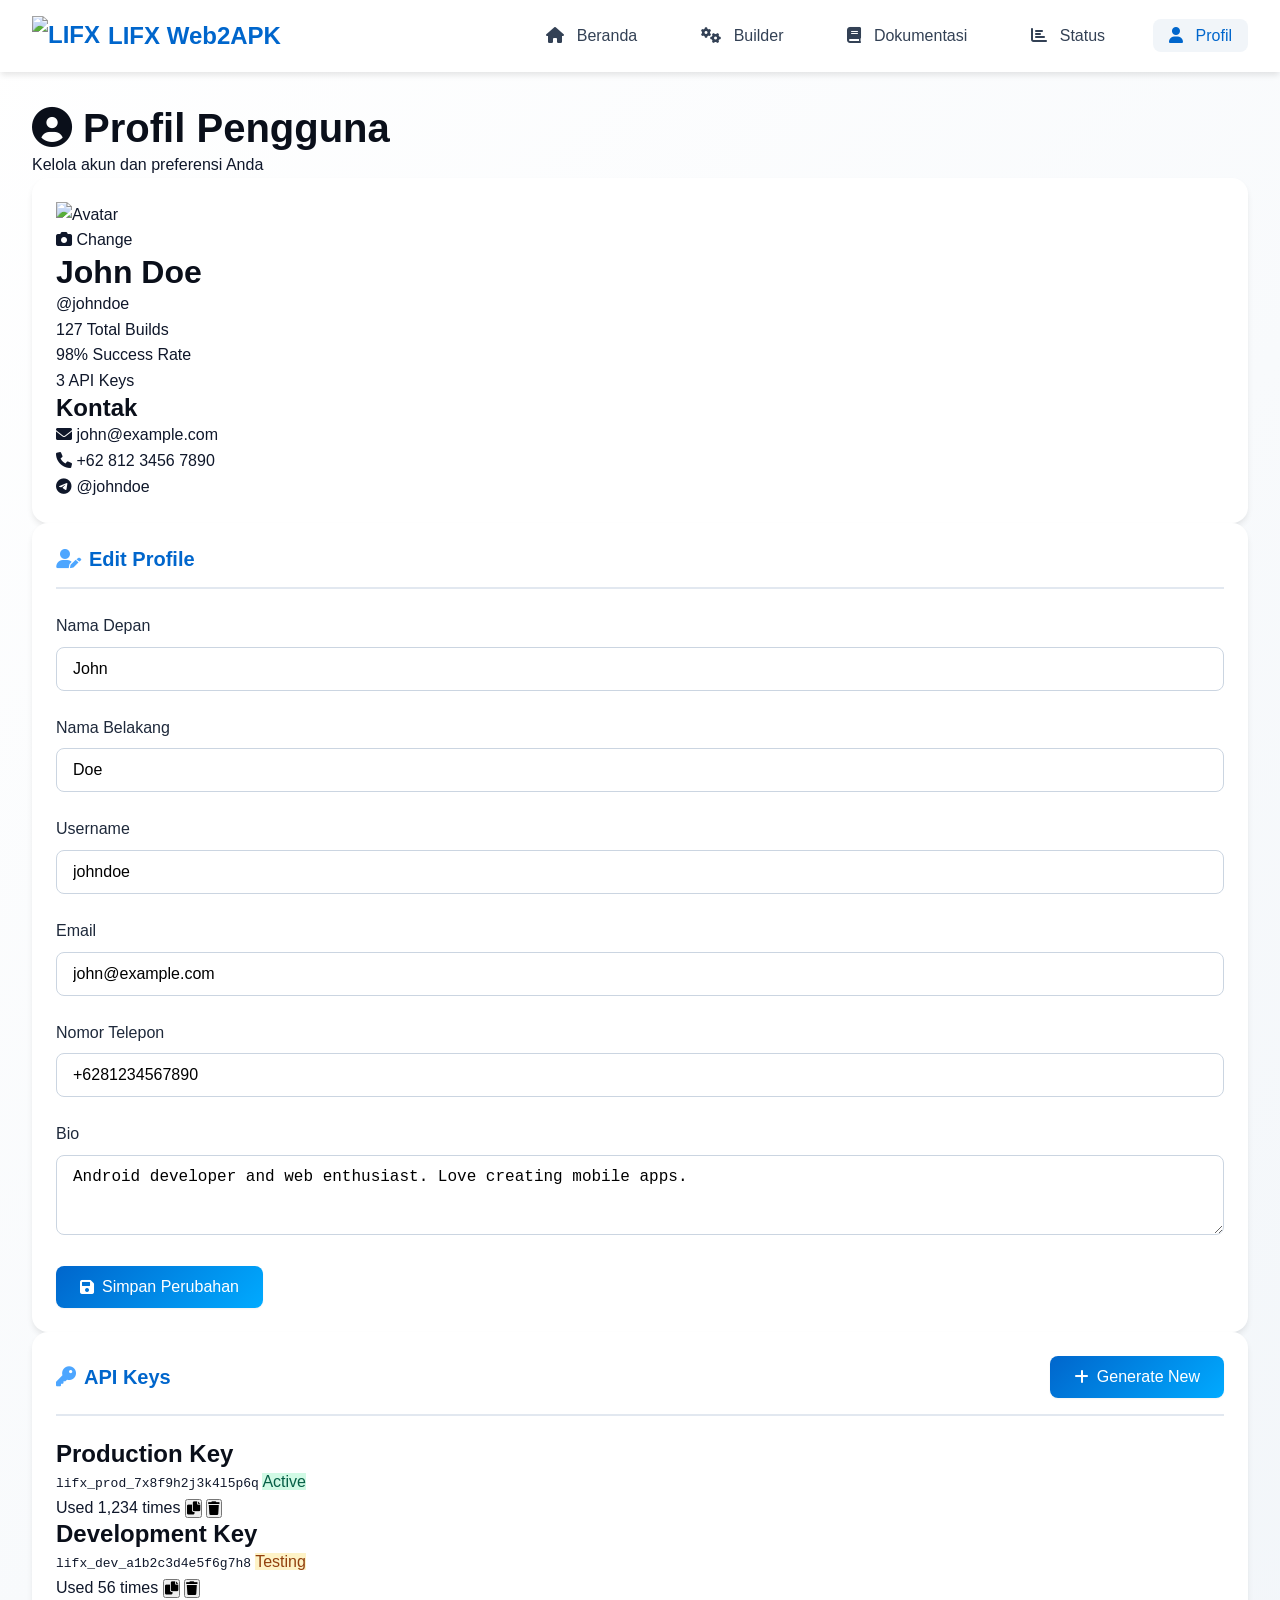
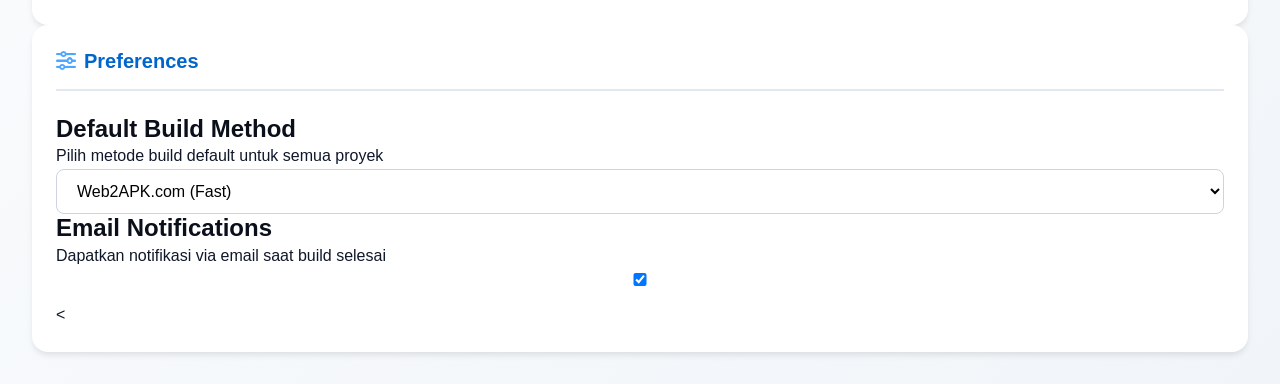
==== profile.html @ fd04426e "Create profile.html" ====
<!DOCTYPE html>
<html lang="en">
<head>
    <meta charset="UTF-8">
    <meta name="viewport" content="width=device-width, initial-scale=1.0">
    <title>LIFX Web2APK - Profile</title>
    <link rel="stylesheet" href="assets/css/style.css">
    <link rel="stylesheet" href="assets/css/profile.css">
    <link rel="stylesheet" href="https://cdnjs.cloudflare.com/ajax/libs/font-awesome/6.0.0/css/all.min.css">
</head>
<body>
    <!-- Navigation -->
    <nav class="navbar">
        <div class="nav-container">
            <a href="index.html" class="logo">
                <img src="assets/images/logo-blue.png" alt="LIFX">
                <span>LIFX Web2APK</span>
            </a>
            <ul class="nav-menu">
                <li><a href="index.html"><i class="fas fa-home"></i> Beranda</a></li>
                <li><a href="builder.html"><i class="fas fa-cogs"></i> Builder</a></li>
                <li><a href="docs.html"><i class="fas fa-book"></i> Dokumentasi</a></li>
                <li><a href="status.html"><i class="fas fa-chart-bar"></i> Status</a></li>
                <li><a href="profile.html" class="active"><i class="fas fa-user"></i> Profil</a></li>
            </ul>
        </div>
    </nav>

    <main class="main">
        <!-- Page Header -->
        <div class="page-header">
            <h1><i class="fas fa-user-circle"></i> Profil Pengguna</h1>
            <p>Kelola akun dan preferensi Anda</p>
        </div>

        <!-- Profile Grid -->
        <div class="profile-grid">
            <!-- Left Column - Avatar & Info -->
            <div class="profile-left">
                <div class="card">
                    <div class="profile-avatar">
                        <div class="avatar-container">
                            <img src="assets/images/default-avatar.png" alt="Avatar" id="avatarPreview">
                            <div class="avatar-overlay">
                                <i class="fas fa-camera"></i>
                                <span>Change</span>
                            </div>
                            <input type="file" id="avatarUpload" accept="image/*" style="display: none;">
                        </div>
                        <h2 id="displayName">John Doe</h2>
                        <p class="text-muted">@johndoe</p>
                    </div>

                    <div class="profile-stats">
                        <div class="stat-item">
                            <span class="stat-value">127</span>
                            <span class="stat-label">Total Builds</span>
                        </div>
                        <div class="stat-item">
                            <span class="stat-value">98%</span>
                            <span class="stat-label">Success Rate</span>
                        </div>
                        <div class="stat-item">
                            <span class="stat-value">3</span>
                            <span class="stat-label">API Keys</span>
                        </div>
                    </div>

                    <div class="profile-contact">
                        <h4>Kontak</h4>
                        <p><i class="fas fa-envelope"></i> john@example.com</p>
                        <p><i class="fas fa-phone"></i> +62 812 3456 7890</p>
                        <p><i class="fab fa-telegram"></i> @johndoe</p>
                    </div>
                </div>
            </div>

            <!-- Right Column - Settings -->
            <div class="profile-right">
                <div class="card">
                    <div class="card-header">
                        <h3 class="card-title"><i class="fas fa-user-edit"></i> Edit Profile</h3>
                    </div>

                    <form id="profileForm">
                        <div class="form-row">
                            <div class="form-group half">
                                <label>Nama Depan</label>
                                <input type="text" value="John" id="firstName">
                            </div>
                            <div class="form-group half">
                                <label>Nama Belakang</label>
                                <input type="text" value="Doe" id="lastName">
                            </div>
                        </div>

                        <div class="form-group">
                            <label>Username</label>
                            <input type="text" value="johndoe" id="username">
                        </div>

                        <div class="form-group">
                            <label>Email</label>
                            <input type="email" value="john@example.com" id="email">
                        </div>

                        <div class="form-group">
                            <label>Nomor Telepon</label>
                            <input type="tel" value="+6281234567890" id="phone">
                        </div>

                        <div class="form-group">
                            <label>Bio</label>
                            <textarea id="bio" rows="3">Android developer and web enthusiast. Love creating mobile apps.</textarea>
                        </div>

                        <button type="submit" class="btn btn-primary">
                            <i class="fas fa-save"></i> Simpan Perubahan
                        </button>
                    </form>
                </div>

                <!-- API Keys Section -->
                <div class="card">
                    <div class="card-header">
                        <h3 class="card-title"><i class="fas fa-key"></i> API Keys</h3>
                        <button class="btn btn-sm btn-primary" onclick="generateNewKey()">
                            <i class="fas fa-plus"></i> Generate New
                        </button>
                    </div>

                    <div class="api-keys-list">
                        <div class="api-key-item">
                            <div class="key-info">
                                <h4>Production Key</h4>
                                <code>lifx_prod_7x8f9h2j3k4l5p6q</code>
                                <span class="badge-success">Active</span>
                            </div>
                            <div class="key-actions">
                                <span class="key-usage">Used 1,234 times</span>
                                <button class="btn-icon" onclick="copyKey('lifx_prod_7x8f9h2j3k4l5p6q')">
                                    <i class="fas fa-copy"></i>
                                </button>
                                <button class="btn-icon" onclick="revokeKey('prod')">
                                    <i class="fas fa-trash"></i>
                                </button>
                            </div>
                        </div>

                        <div class="api-key-item">
                            <div class="key-info">
                                <h4>Development Key</h4>
                                <code>lifx_dev_a1b2c3d4e5f6g7h8</code>
                                <span class="badge-warning">Testing</span>
                            </div>
                            <div class="key-actions">
                                <span class="key-usage">Used 56 times</span>
                                <button class="btn-icon" onclick="copyKey('lifx_dev_a1b2c3d4e5f6g7h8')">
                                    <i class="fas fa-copy"></i>
                                </button>
                                <button class="btn-icon" onclick="revokeKey('dev')">
                                    <i class="fas fa-trash"></i>
                                </button>
                            </div>
                        </div>
                    </div>
                </div>

                <!-- Preferences -->
                <div class="card">
                    <div class="card-header">
                        <h3 class="card-title"><i class="fas fa-sliders-h"></i> Preferences</h3>
                    </div>

                    <div class="preferences-list">
                        <div class="preference-item">
                            <div class="pref-info">
                                <h4>Default Build Method</h4>
                                <p>Pilih metode build default untuk semua proyek</p>
                            </div>
                            <select id="defaultMethod" class="pref-control">
                                <option value="web2apk" selected>Web2APK.com (Fast)</option>
                                <option value="appyet">AppYet.com (Stable)</option>
                                <option value="mit">MIT App Inventor</option>
                            </select>
                        </div>

                        <div class="preference-item">
                            <div class="pref-info">
                                <h4>Email Notifications</h4>
                                <p>Dapatkan notifikasi via email saat build selesai</p>
                            </div>
                            <label class="switch">
                                <input type="checkbox" id="emailNotif" checked>
                                <span class="slider"></span>
                            </label>
                        </div>

                        <
---- assets/css/style.css ----
/* LIFX Web2APK Builder - Global Blue/White Theme */
/* Created by @lifxcodetZ */

:root {
    --primary: #0066cc;
    --primary-light: #4da6ff;
    --primary-dark: #004c99;
    --secondary: #00aaff;
    --accent: #33ccff;
    --white: #ffffff;
    --off-white: #f8fafc;
    --gray-50: #f1f5f9;
    --gray-100: #e2e8f0;
    --gray-200: #cbd5e1;
    --gray-300: #94a3b8;
    --gray-400: #64748b;
    --gray-500: #475569;
    --gray-600: #334155;
    --gray-700: #1e293b;
    --gray-800: #0f172a;
    --gray-900: #0a0f1a;
    --success: #10b981;
    --warning: #f59e0b;
    --danger: #ef4444;
    --info: #3b82f6;
    
    --shadow-sm: 0 1px 2px 0 rgb(0 0 0 / 0.05);
    --shadow: 0 4px 6px -1px rgb(0 0 0 / 0.1);
    --shadow-md: 0 10px 15px -3px rgb(0 0 0 / 0.1);
    --shadow-lg: 0 20px 25px -5px rgb(0 0 0 / 0.1);
    --shadow-xl: 0 25px 50px -12px rgb(0 0 0 / 0.25);
    
    --gradient-primary: linear-gradient(135deg, var(--primary), var(--secondary));
    --gradient-light: linear-gradient(135deg, var(--white), var(--gray-50));
}

* {
    margin: 0;
    padding: 0;
    box-sizing: border-box;
}

body {
    font-family: 'Inter', -apple-system, BlinkMacSystemFont, 'Segoe UI', Roboto, sans-serif;
    background: var(--gradient-light);
    color: var(--gray-800);
    line-height: 1.6;
    min-height: 100vh;
}

/* Typography */
h1, h2, h3, h4, h5, h6 {
    font-weight: 600;
    line-height: 1.2;
    color: var(--gray-900);
}

h1 { font-size: 2.5rem; }
h2 { font-size: 2rem; }
h3 { font-size: 1.75rem; }
h4 { font-size: 1.5rem; }
h5 { font-size: 1.25rem; }
h6 { font-size: 1rem; }

/* Navigation */
.navbar {
    background: var(--white);
    box-shadow: var(--shadow);
    padding: 1rem 0;
    position: sticky;
    top: 0;
    z-index: 1000;
}

.nav-container {
    max-width: 1280px;
    margin: 0 auto;
    padding: 0 2rem;
    display: flex;
    justify-content: space-between;
    align-items: center;
}

.logo {
    display: flex;
    align-items: center;
    gap: 0.5rem;
    font-size: 1.5rem;
    font-weight: 700;
    color: var(--primary);
    text-decoration: none;
}

.logo img {
    height: 40px;
    width: auto;
}

.nav-menu {
    display: flex;
    gap: 2rem;
    list-style: none;
}

.nav-menu a {
    color: var(--gray-600);
    text-decoration: none;
    font-weight: 500;
    padding: 0.5rem 1rem;
    border-radius: 0.5rem;
    transition: all 0.3s ease;
}

.nav-menu a:hover,
.nav-menu a.active {
    color: var(--primary);
    background: var(--gray-50);
}

.nav-menu a i {
    margin-right: 0.5rem;
}

/* Main Content */
.main {
    max-width: 1280px;
    margin: 2rem auto;
    padding: 0 2rem;
}

/* Cards */
.card {
    background: var(--white);
    border-radius: 1rem;
    box-shadow: var(--shadow);
    padding: 1.5rem;
    transition: all 0.3s ease;
}

.card:hover {
    box-shadow: var(--shadow-md);
    transform: translateY(-2px);
}

.card-header {
    margin-bottom: 1.5rem;
    padding-bottom: 1rem;
    border-bottom: 2px solid var(--gray-100);
    display: flex;
    justify-content: space-between;
    align-items: center;
}

.card-title {
    font-size: 1.25rem;
    font-weight: 600;
    color: var(--primary);
    display: flex;
    align-items: center;
    gap: 0.5rem;
}

.card-title i {
    color: var(--primary-light);
}

/* Buttons */
.btn {
    display: inline-flex;
    align-items: center;
    gap: 0.5rem;
    padding: 0.75rem 1.5rem;
    border-radius: 0.5rem;
    font-weight: 500;
    text-decoration: none;
    cursor: pointer;
    transition: all 0.3s ease;
    border: none;
    font-size: 1rem;
}

.btn-primary {
    background: var(--gradient-primary);
    color: var(--white);
    box-shadow: var(--shadow-sm);
}

.btn-primary:hover {
    box-shadow: var(--shadow-md);
    transform: translateY(-1px);
    background: linear-gradient(135deg, var(--primary-dark), var(--primary));
}

.btn-secondary {
    background: var(--white);
    color: var(--primary);
    border: 1px solid var(--gray-200);
}

.btn-secondary:hover {
    border-color: var(--primary);
    background: var(--gray-50);
}

.btn-outline {
    background: transparent;
    border: 1px solid var(--primary);
    color: var(--primary);
}

.btn-outline:hover {
    background: var(--primary);
    color: var(--white);
}

/* Forms */
.form-group {
    margin-bottom: 1.5rem;
}

label {
    display: block;
    margin-bottom: 0.5rem;
    font-weight: 500;
    color: var(--gray-700);
}

input, select, textarea {
    width: 100%;
    padding: 0.75rem 1rem;
    border: 1px solid var(--gray-200);
    border-radius: 0.5rem;
    font-size: 1rem;
    transition: all 0.3s ease;
    background: var(--white);
}

input:focus, select:focus, textarea:focus {
    outline: none;
    border-color: var(--primary);
    box-shadow: 0 0 0 3px rgba(0, 102, 204, 0.1);
}

/* Grid */
.grid {
    display: grid;
    grid-template-columns: repeat(auto-fit, minmax(300px, 1fr));
    gap: 1.5rem;
    margin: 1.5rem 0;
}

/* Alerts */
.alert {
    padding: 1rem 1.5rem;
    border-radius: 0.5rem;
    margin-bottom: 1rem;
    display: flex;
    align-items: center;
    gap: 0.75rem;
}

.alert-success {
    background: #d1fae5;
    border: 1px solid #a7f3d0;
    color: #065f46;
}

.alert-warning {
    background: #fef3c7;
    border: 1px solid #fde68a;
    color: #92400e;
}

.alert-danger {
    background: #fee2e2;
    border: 1px solid #fecaca;
    color: #991b1b;
}

.alert-info {
    background: #dbeafe;
    border: 1px solid #bfdbfe;
    color: #1e40af;
}

/* Tables */
.table-container {
    background: var(--white);
    border-radius: 1rem;
    box-shadow: var(--shadow);
    overflow: auto;
}

table {
    width: 100%;
    border-collapse: collapse;
}

th {
    background: var(--gray-50);
    padding: 1rem;
    text-align: left;
    font-weight: 600;
    color: var(--gray-700);
    border-bottom: 2px solid var(--gray-200);
}

td {
    padding: 1rem;
    border-bottom: 1px solid var(--gray-100);
    color: var(--gray-600);
}

tr:hover {
    background: var(--gray-50);
}

/* Badges */
.badge {
    display: inline-flex;
    align-items: center;
    padding: 0.25rem 0.75rem;
    border-radius: 2rem;
    font-size: 0.875rem;
    font-weight: 500;
}

.badge-primary {
    background: #dbeafe;
    color: var(--primary);
}

.badge-success {
    background: #d1fae5;
    color: #065f46;
}

.badge-warning {
    background: #fef3c7;
    color: #92400e;
}

.badge-danger {
    background: #fee2e2;
    color: #991b1b;
}

/* Progress */
.progress-container {
    margin: 1rem 0;
}

.progress-bar {
    height: 0.5rem;
    background: var(--gray-200);
    border-radius: 1rem;
    overflow: hidden;
}

.progress-fill {
    height: 100%;
    background: var(--gradient-primary);
    width: 0%;
    transition: width 0.3s ease;
}

/* Footer */
.footer {
    background: var(--white);
    padding: 2rem 0;
    margin-top: 3rem;
    border-top: 1px solid var(--gray-200);
}

.footer-content {
    max-width: 1280px;
    margin: 0 auto;
    padding: 0 2rem;
    text-align: center;
    color: var(--gray-500);
}

/* Animations */
@keyframes fadeIn {
    from { opacity: 0; transform: translateY(20px); }
    to { opacity: 1; transform: translateY(0); }
}

.fade-in {
    animation: fadeIn 0.5s ease forwards;
}

/* Responsive */
@media (max-width: 768px) {
    .nav-menu {
        display: none;
    }
    
    h1 { font-size: 2rem; }
    h2 { font-size: 1.75rem; }
    
    .grid {
        grid-template-columns: 1fr;
    }
}

/* Loading Spinner */
.spinner {
    width: 40px;
    height: 40px;
    border: 3px solid var(--gray-200);
    border-top-color: var(--primary);
    border-radius: 50%;
    animation: spin 1s linear infinite;
}

@keyframes spin {
    to { transform: rotate(360deg); }
}

/* Tooltips */
[data-tooltip] {
    position: relative;
    cursor: help;
}

[data-tooltip]:before {
    content: attr(data-tooltip);
    position: absolute;
    bottom: 100%;
    left: 50%;
    transform: translateX(-50%);
    padding: 0.5rem;
    background: var(--gray-800);
    color: var(--white);
    border-radius: 0.25rem;
    font-size: 0.875rem;
    white-space: nowrap;
    display: none;
}

[data-tooltip]:hover:before {
    display: block;
}

/* Custom Scrollbar */
::-webkit-scrollbar {
    width: 10px;
    height: 10px;
}

::-webkit-scrollbar-track {
    background: var(--gray-100);
}

::-webkit-scrollbar-thumb {
    background: var(--gray-300);
    border-radius: 5px;
}

::-webkit-scrollbar-thumb:hover {
    background: var(--gray-400);
}
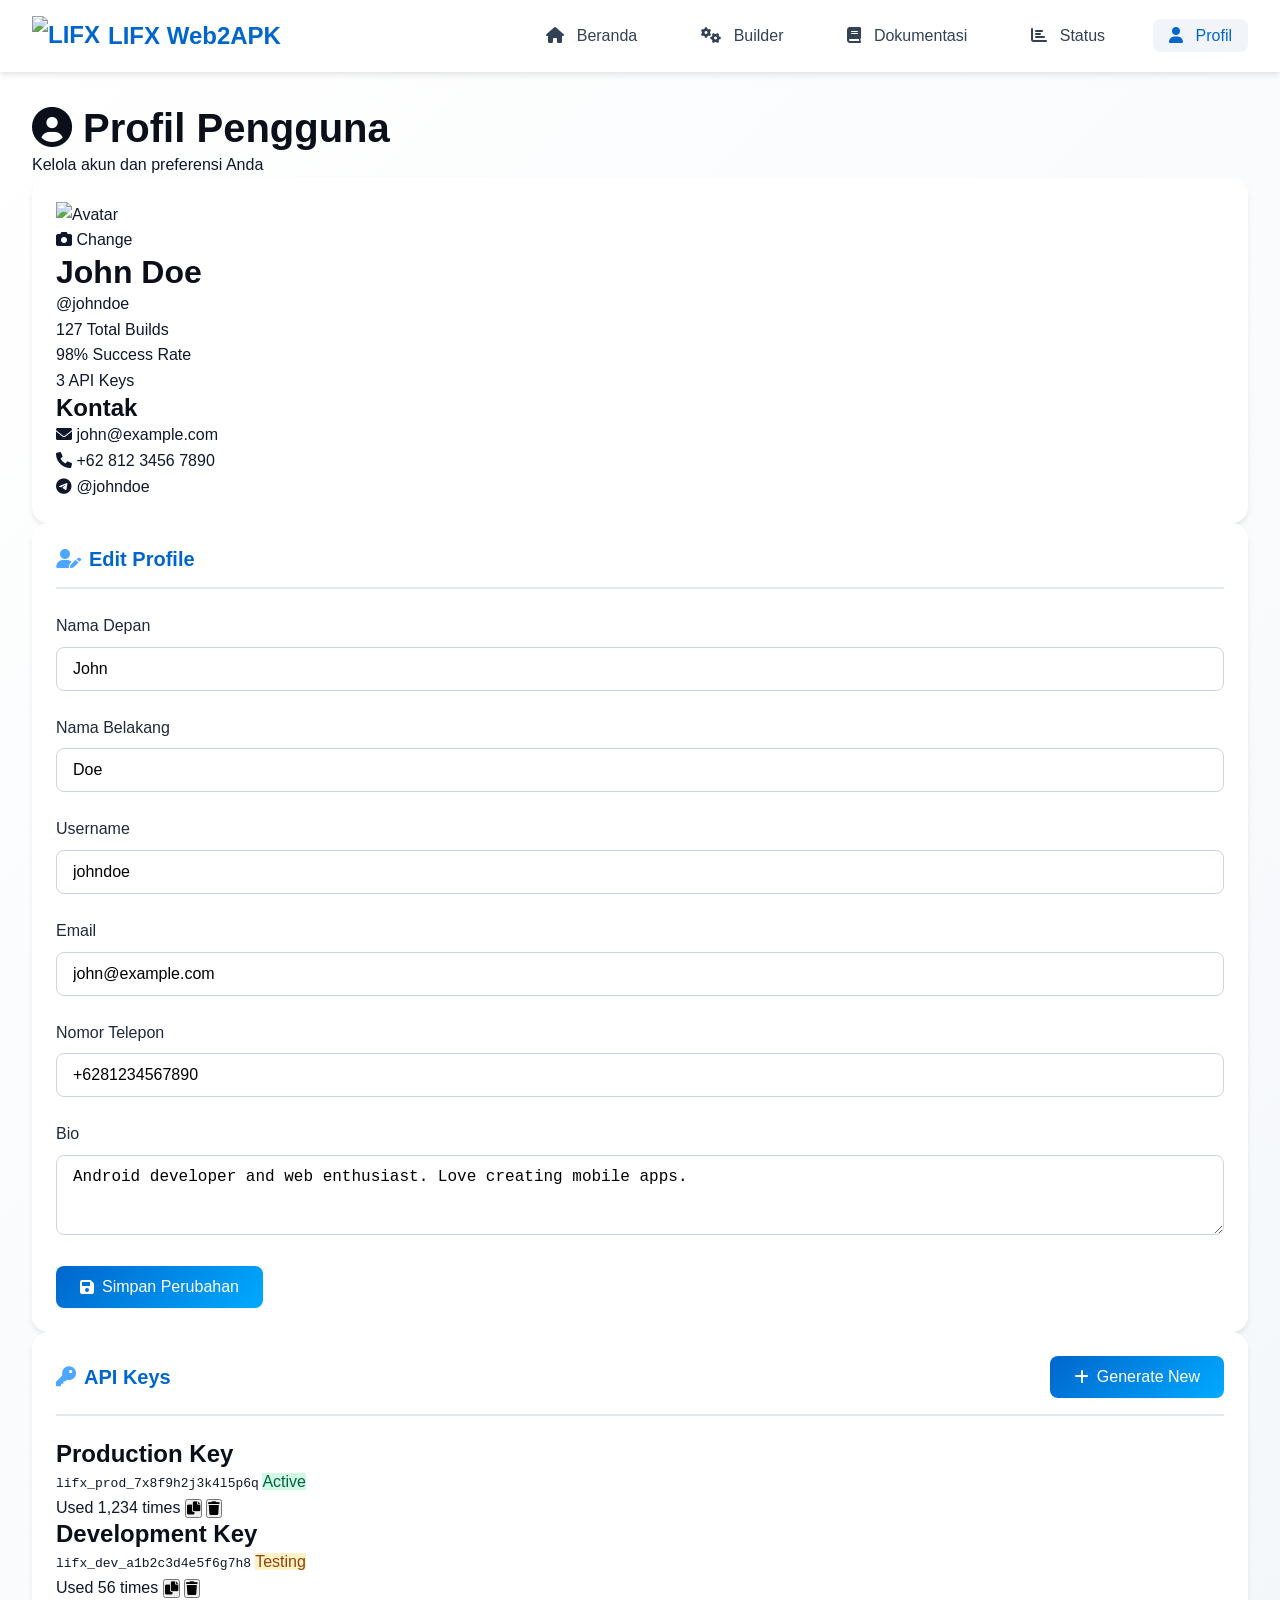
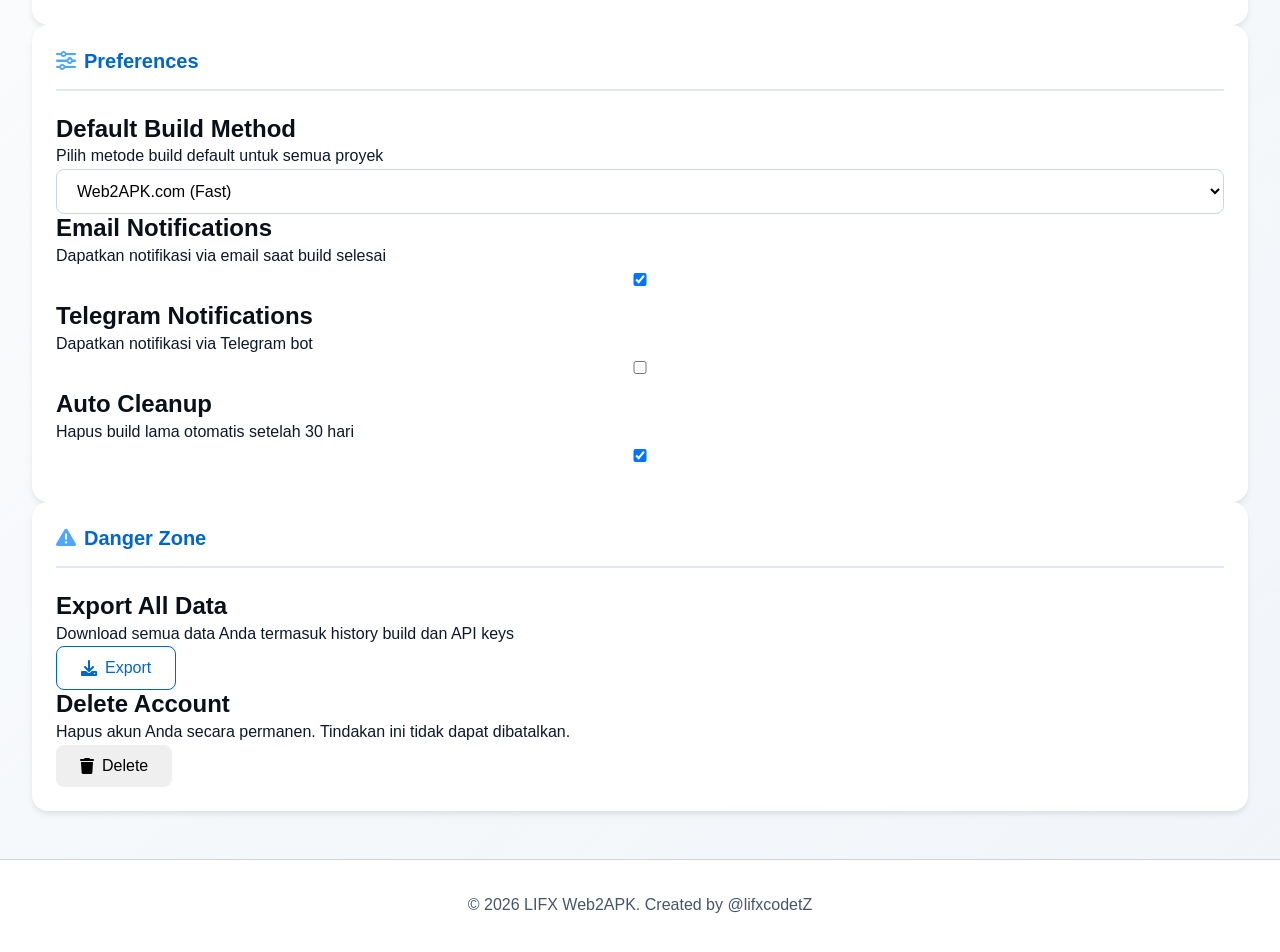
==== commit ca10f18e: "Update profile.html" ====
--- a/profile.html
+++ b/profile.html
@@ -196,4 +196,70 @@
                             </label>
                         </div>
 
-                        <
+                        <div class="preference-item">
+                            <div class="pref-info">
+                                <h4>Telegram Notifications</h4>
+                                <p>Dapatkan notifikasi via Telegram bot</p>
+                            </div>
+                            <label class="switch">
+                                <input type="checkbox" id="telegramNotif">
+                                <span class="slider"></span>
+                            </label>
+                        </div>
+
+                        <div class="preference-item">
+                            <div class="pref-info">
+                                <h4>Auto Cleanup</h4>
+                                <p>Hapus build lama otomatis setelah 30 hari</p>
+                            </div>
+                            <label class="switch">
+                                <input type="checkbox" id="autoCleanup" checked>
+                                <span class="slider"></span>
+                            </label>
+                        </div>
+                    </div>
+                </div>
+
+                <!-- Danger Zone -->
+                <div class="card danger-zone">
+                    <div class="card-header">
+                        <h3 class="card-title"><i class="fas fa-exclamation-triangle"></i> Danger Zone</h3>
+                    </div>
+
+                    <div class="danger-actions">
+                        <div class="danger-item">
+                            <div class="danger-info">
+                                <h4>Export All Data</h4>
+                                <p>Download semua data Anda termasuk history build dan API keys</p>
+                            </div>
+                            <button class="btn btn-outline" onclick="exportData()">
+                                <i class="fas fa-download"></i> Export
+                            </button>
+                        </div>
+
+                        <div class="danger-item">
+                            <div class="danger-info">
+                                <h4>Delete Account</h4>
+                                <p>Hapus akun Anda secara permanen. Tindakan ini tidak dapat dibatalkan.</p>
+                            </div>
+                            <button class="btn btn-danger" onclick="deleteAccount()">
+                                <i class="fas fa-trash"></i> Delete
+                            </button>
+                        </div>
+                    </div>
+                </div>
+            </div>
+        </div>
+    </main>
+
+    <!-- Footer -->
+    <footer class="footer">
+        <div class="footer-content">
+            <p>© 2026 LIFX Web2APK. Created by @lifxcodetZ</p>
+        </div>
+    </footer>
+
+    <script src="assets/js/main.js"></script>
+    <script src="assets/js/profile.js"></script>
+</body>
+</html>
